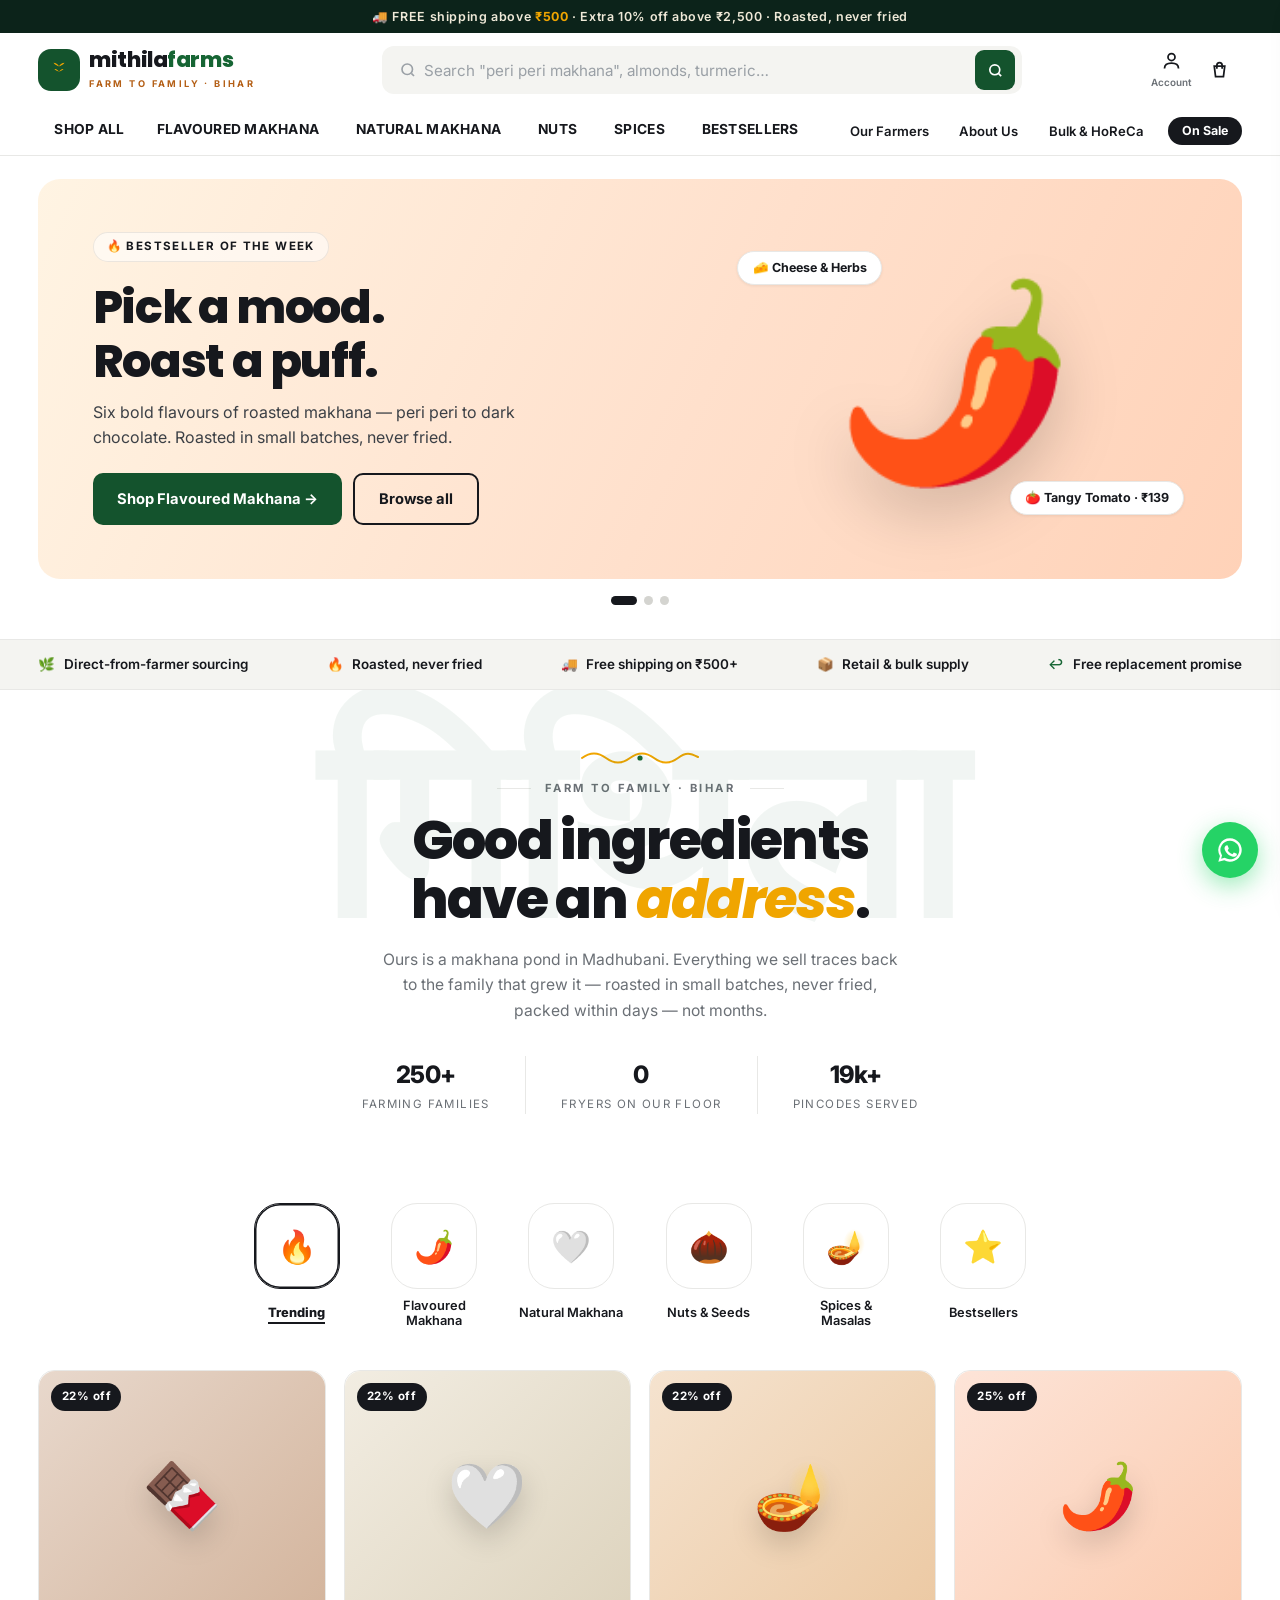
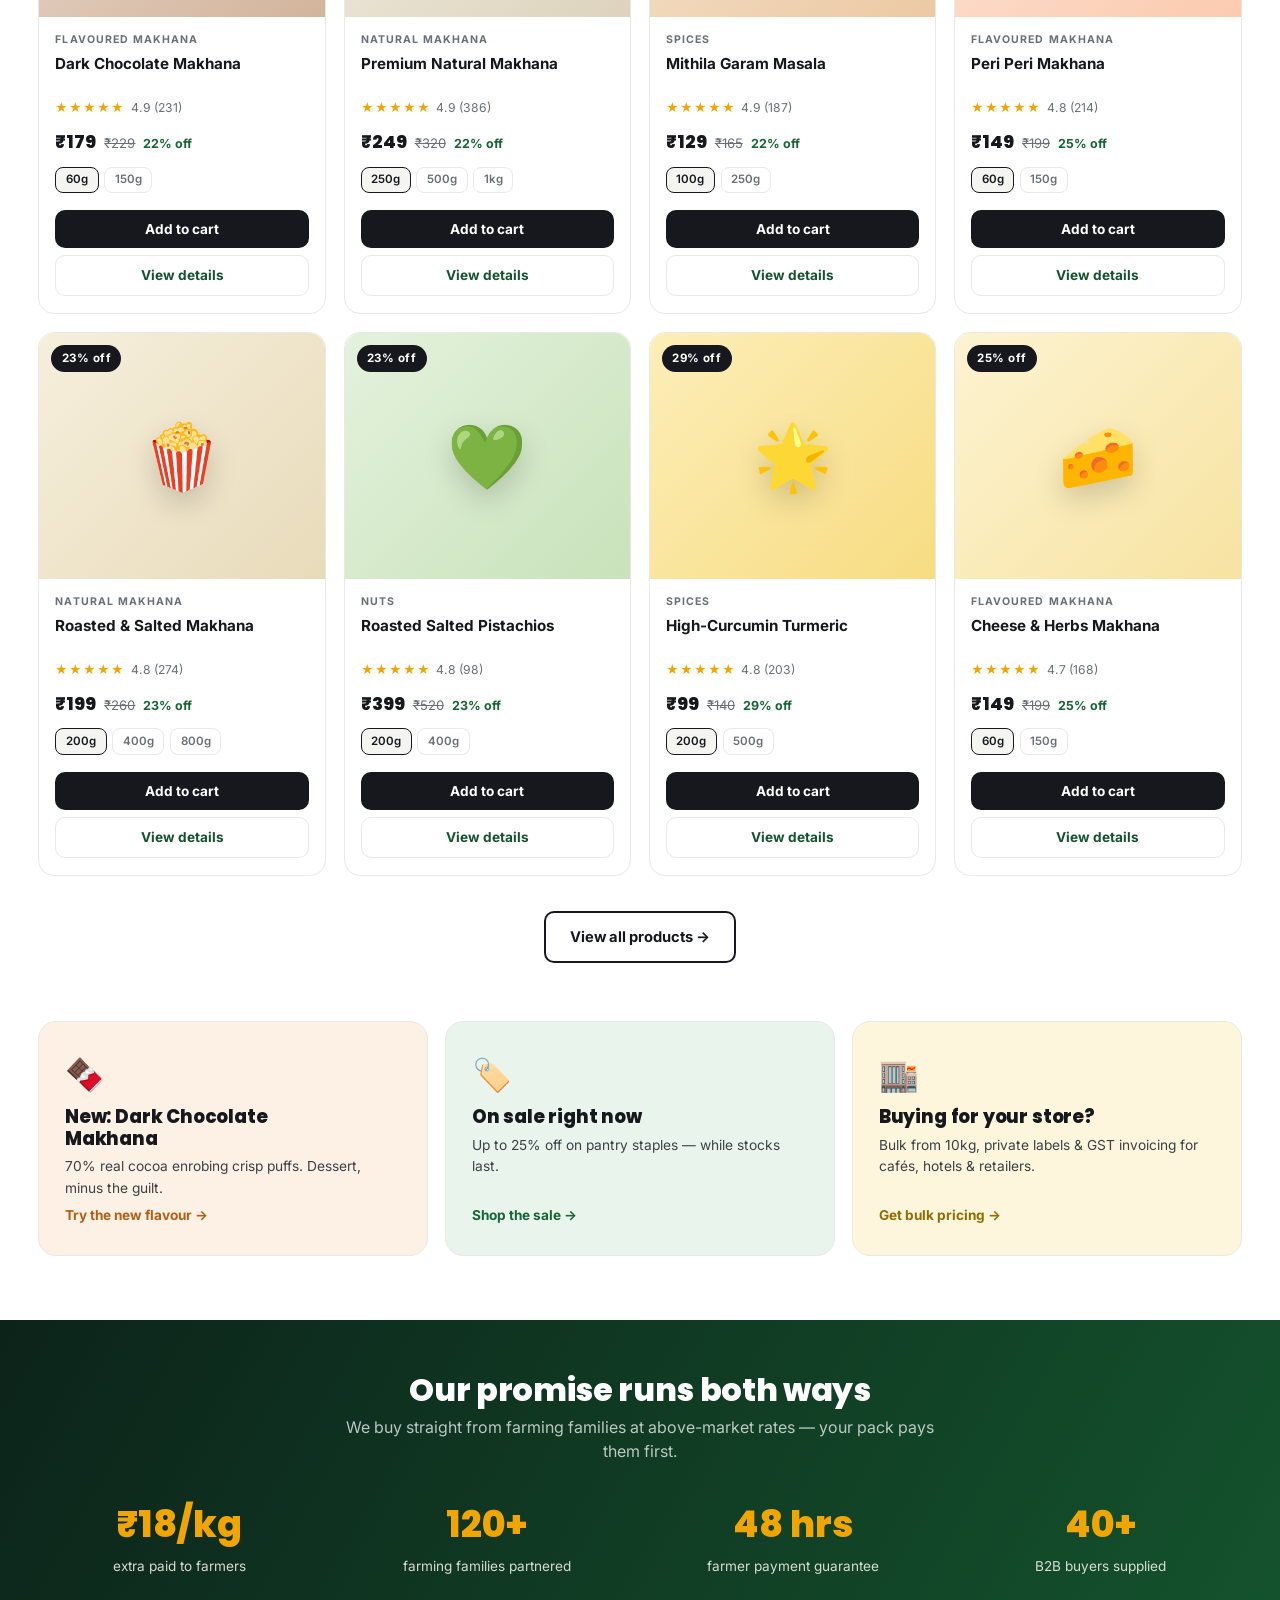
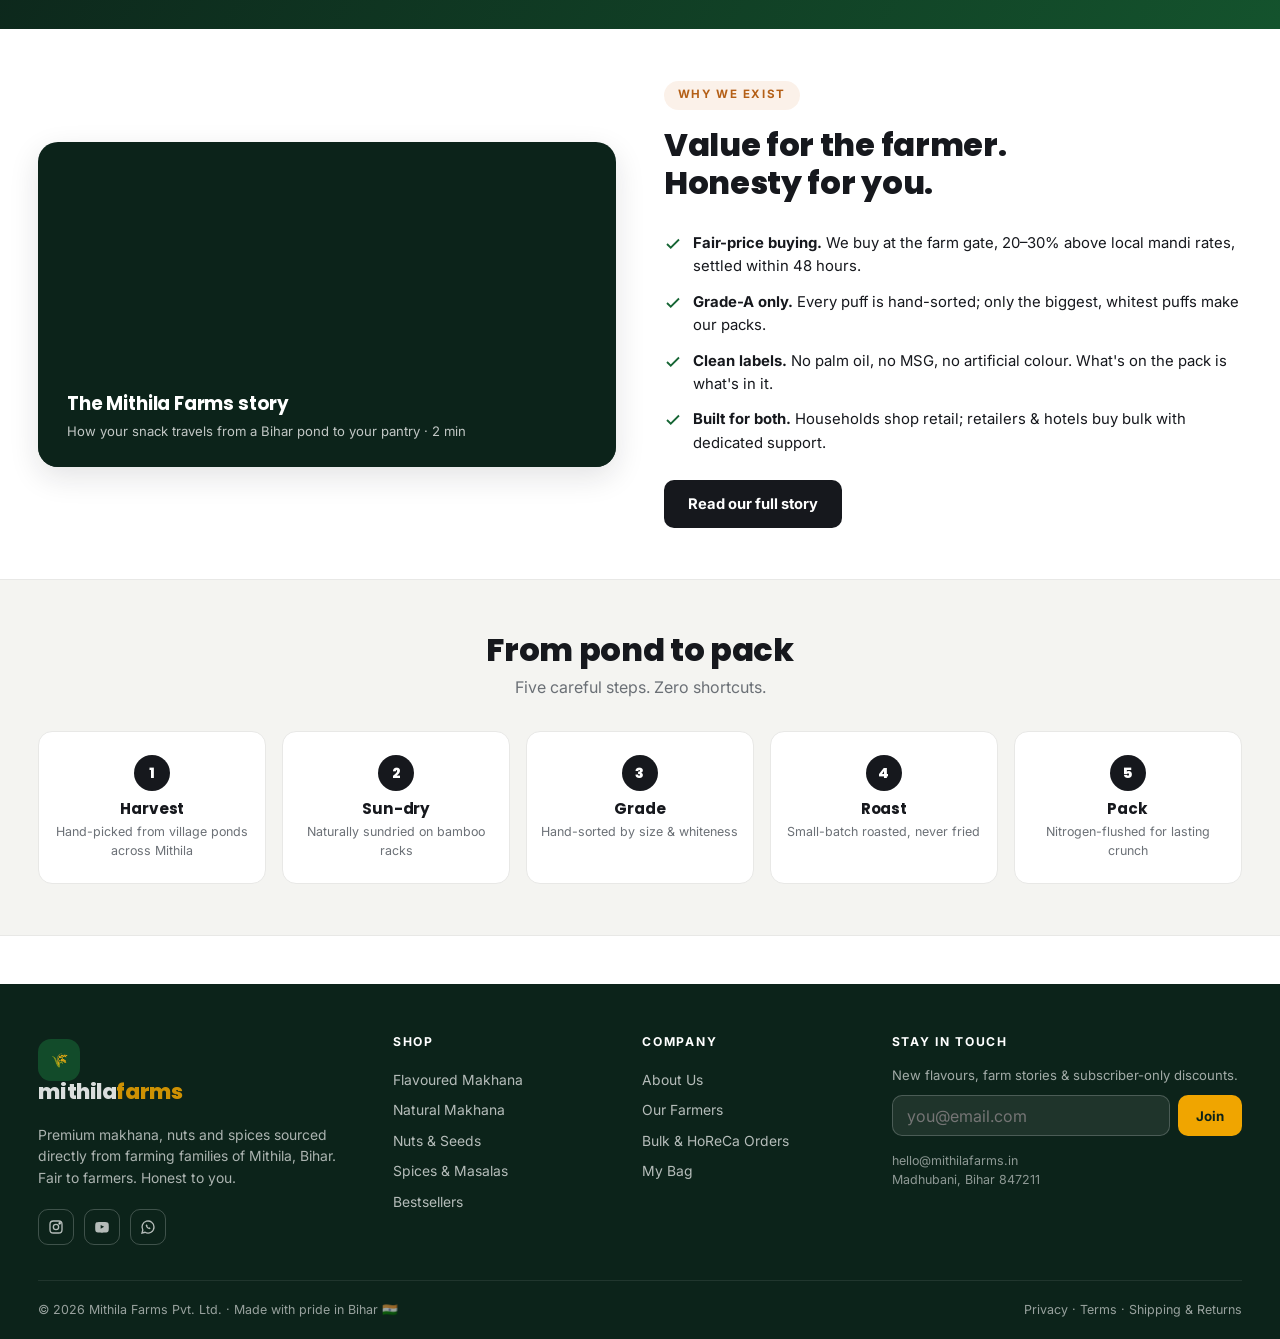
==== index.html @ 6fccfc52 "Add files via upload" ====
<!DOCTYPE html>
<html lang="en">
<head>
  <meta charset="UTF-8" />
  <meta name="viewport" content="width=device-width, initial-scale=1.0" />
  <meta name="referrer" content="strict-origin-when-cross-origin" />
  <title>Mithila Farms — Makhana, Nuts & Spices | Online Food Store</title>
  <meta name="description" content="Shop premium roasted makhana, natural fox nuts, nuts and stone-ground spices sourced directly from farmers of Mithila, Bihar. Free shipping above ₹500." />
  <link rel="preconnect" href="https://fonts.googleapis.com" />
  <link href="https://fonts.googleapis.com/css2?family=Inter:wght@400;600;700;800&display=swap" rel="stylesheet" />
  <link rel="stylesheet" href="css/style.css" />
  <link rel="icon" href="data:image/svg+xml,<svg xmlns='http://www.w3.org/2000/svg' viewBox='0 0 100 100'><text y='.9em' font-size='90'>🌾</text></svg>" />
</head>
<body>

<div id="siteHeader"></div>

<!-- HERO CAROUSEL -->
<section class="hero-carousel">
  <div class="container">
    <div class="carousel-track" id="heroTrack">

      <div class="slide slide-1 on">
        <div class="slide-copy">
          <span class="slide-kicker">🔥 Bestseller of the week</span>
          <h2>Pick a mood.<br/>Roast a puff.</h2>
          <p>Six bold flavours of roasted makhana — peri peri to dark chocolate. Roasted in small batches, never fried.</p>
          <div class="btn-row">
            <a href="shop.html?cat=flavoured" class="btn btn-accent">Shop Flavoured Makhana →</a>
            <a href="shop.html" class="btn btn-outline">Browse all</a>
          </div>
        </div>
        <div class="slide-art">
          <span class="hero-blob">🌶️</span>
          <span class="float-chip chip-a">🧀 Cheese &amp; Herbs</span>
          <span class="float-chip chip-b">🍅 Tangy Tomato · ₹139</span>
        </div>
      </div>

      <div class="slide slide-2">
        <div class="slide-copy">
          <span class="slide-kicker">🌾 Straight from the ponds</span>
          <h2>Grade-A makhana,<br/>hand-graded in Bihar.</h2>
          <p>Big, white, uniformly puffed Sona Chura fox nuts — bought at the farm gate, 20–30% above mandi rates.</p>
          <div class="btn-row">
            <a href="shop.html?cat=natural" class="btn btn-accent">Shop Natural Makhana →</a>
            <a href="farmers.html" class="btn btn-outline">Meet our farmers</a>
          </div>
        </div>
        <div class="slide-art">
          <span class="hero-blob">🤍</span>
          <span class="float-chip chip-a">✋ Hand-graded</span>
          <span class="float-chip chip-b">🌱 120+ farming families</span>
        </div>
      </div>

      <div class="slide slide-3">
        <div class="slide-copy">
          <span class="slide-kicker">🫙 Pantry restock season</span>
          <h2>Nuts &amp; spices,<br/>honestly priced.</h2>
          <p>California almonds, W240 cashews, high-curcumin turmeric and stone-ground masalas — packed at peak freshness.</p>
          <div class="btn-row">
            <a href="shop.html" class="btn btn-accent">Stock up the pantry →</a>
            <a href="b2b.html" class="btn btn-outline">Bulk / B2B pricing</a>
          </div>
        </div>
        <div class="slide-art">
          <span class="hero-blob">🌰</span>
          <span class="float-chip chip-a">⭐ 4.8 avg rating</span>
          <span class="float-chip chip-b">🚚 Free shipping ₹500+</span>
        </div>
      </div>

    </div>
    <div class="dots" id="heroDots">
      <button class="dot on" aria-label="Slide 1"></button>
      <button class="dot" aria-label="Slide 2"></button>
      <button class="dot" aria-label="Slide 3"></button>
    </div>
  </div>
</section>

<section class="usp-strip">
  <div class="container">
    <div class="usp"><span class="usp-e">🌿</span> Direct-from-farmer sourcing</div>
    <div class="usp"><span class="usp-e">🔥</span> Roasted, never fried</div>
    <div class="usp"><span class="usp-e">🚚</span> Free shipping on ₹500+</div>
    <div class="usp"><span class="usp-e">📦</span> Retail &amp; bulk supply</div>
    <div class="usp"><span class="usp-e">↩️</span> Free replacement promise</div>
  </div>
</section>

<!-- WELCOME -->
<section class="welcome-band">
  <div class="container wb-inner">
    <span class="wb-ghost" aria-hidden="true">मिथिला</span>
    <svg class="wb-flourish" width="120" height="14" viewBox="0 0 120 14" fill="none" aria-hidden="true">
      <path d="M2 7c8-6 16-6 24 0s16 6 24 0 16-6 24 0 16 6 24 0 12-5 20-1" stroke="var(--gold)" stroke-width="2" stroke-linecap="round"/>
      <circle cx="60" cy="7" r="2.6" fill="var(--green-700)"/>
    </svg>
    <span class="wb-kicker">Farm to family · Bihar</span>
    <h2>Good ingredients<br/>have an <em>address</em>.</h2>
    <p>Ours is a makhana pond in Madhubani. Everything we sell traces back to the family that grew it &mdash; roasted in small batches, never fried, packed within days &mdash; not months.</p>
    <div class="wb-stats">
      <div><b>250+</b><span>farming families</span></div>
      <div><b>0</b><span>fryers on our floor</span></div>
      <div><b>19k+</b><span>pincodes served</span></div>
    </div>
  </div>
</section>

<!-- CATEGORY CIRCLES + TRENDING GRID -->
<section class="product-section" style="padding-top:1rem">
  <div class="container">
    <div class="circle-tabs" id="circleTabs">
      <button class="circ-tab on" data-mode="trending"><span class="ring">🔥</span><span class="lbl">Trending</span></button>
      <button class="circ-tab" data-mode="cat" data-val="flavoured"><span class="ring">🌶️</span><span class="lbl">Flavoured Makhana</span></button>
      <button class="circ-tab" data-mode="cat" data-val="natural"><span class="ring">🤍</span><span class="lbl">Natural Makhana</span></button>
      <button class="circ-tab" data-mode="cat" data-val="nuts"><span class="ring">🌰</span><span class="lbl">Nuts &amp; Seeds</span></button>
      <button class="circ-tab" data-mode="cat" data-val="spices"><span class="ring">🪔</span><span class="lbl">Spices &amp; Masalas</span></button>
      <button class="circ-tab" data-mode="bestsellers"><span class="ring">⭐</span><span class="lbl">Bestsellers</span></button>
    </div>
    <div class="grid-products" id="trendGrid"></div>
    <div style="text-align:center;margin-top:2.2rem">
      <a href="shop.html" class="btn btn-outline">View all products →</a>
    </div>
  </div>
</section>

<!-- PROMO TILES -->
<section class="product-section" style="padding-top:.6rem">
  <div class="container">
    <div class="promo-grid">
      <a class="promo-tile pt-1" href="shop.html?cat=chocolate" onclick="location.href='product.html?id=chocolate-makhana';return false;">
        <span class="promo-e">🍫</span>
        <h3>New: Dark Chocolate Makhana</h3>
        <p>70% real cocoa enrobing crisp puffs. Dessert, minus the guilt.</p>
        <span class="promo-link">Try the new flavour →</span>
      </a>
      <a class="promo-tile pt-2" href="shop.html?sale=1">
        <span class="promo-e">🏷️</span>
        <h3>On sale right now</h3>
        <p>Up to 25% off on pantry staples — while stocks last.</p>
        <span class="promo-link">Shop the sale →</span>
      </a>
      <a class="promo-tile pt-3" href="b2b.html">
        <span class="promo-e">🏬</span>
        <h3>Buying for your store?</h3>
        <p>Bulk from 10kg, private labels &amp; GST invoicing for cafés, hotels &amp; retailers.</p>
        <span class="promo-link">Get bulk pricing →</span>
      </a>
    </div>
  </div>
</section>

<!-- IMPACT -->
<section class="impact-band">
  <div class="container">
    <div class="section-head">
      <h2 class="section-title">Our promise runs both ways</h2>
      <p class="section-sub">We buy straight from farming families at above-market rates — your pack pays them first.</p>
    </div>
    <div class="impact-grid">
      <div><b>₹18/kg</b><span>extra paid to farmers</span></div>
      <div><b>120+</b><span>farming families partnered</span></div>
      <div><b>48 hrs</b><span>farmer payment guarantee</span></div>
      <div><b>40+</b><span>B2B buyers supplied</span></div>
    </div>
  </div>
</section>

<!-- STORY -->
<div class="container story-split">
  <div class="art-panel video-frame yt-frame">
    <iframe
      src="https://www.youtube-nocookie.com/embed/sWd6fNVZ20o?autoplay=1&mute=1&controls=0&loop=1&playlist=sWd6fNVZ20o&modestbranding=1&rel=0&playsinline=1&disablekb=1&iv_load_policy=3&fs=0"
      title="The Mithila Farms story"
      loading="lazy"
      frameborder="0"
      referrerpolicy="strict-origin-when-cross-origin"
      allow="autoplay; encrypted-media"></iframe>
    <div class="video-overlay yt-overlay">
      <div>
        <h3>The Mithila Farms story</h3>
        <p>How your snack travels from a Bihar pond to your pantry · 2 min</p>
      </div>
    </div>
  </div>
  <div>
    <span class="eyebrow">Why we exist</span>
    <h2 class="section-title">Value for the farmer.<br/>Honesty for you.</h2>
    <br/>
    <ul class="check-list">
      <li><svg width="18" height="18" viewBox="0 0 24 24" fill="none" stroke="currentColor" stroke-width="2.4"><path d="M20 6 9 17l-5-5"/></svg><span><b>Fair-price buying.</b> We buy at the farm gate, 20–30% above local mandi rates, settled within 48 hours.</span></li>
      <li><svg width="18" height="18" viewBox="0 0 24 24" fill="none" stroke="currentColor" stroke-width="2.4"><path d="M20 6 9 17l-5-5"/></svg><span><b>Grade-A only.</b> Every puff is hand-sorted; only the biggest, whitest puffs make our packs.</span></li>
      <li><svg width="18" height="18" viewBox="0 0 24 24" fill="none" stroke="currentColor" stroke-width="2.4"><path d="M20 6 9 17l-5-5"/></svg><span><b>Clean labels.</b> No palm oil, no MSG, no artificial colour. What's on the pack is what's in it.</span></li>
      <li><svg width="18" height="18" viewBox="0 0 24 24" fill="none" stroke="currentColor" stroke-width="2.4"><path d="M20 6 9 17l-5-5"/></svg><span><b>Built for both.</b> Households shop retail; retailers &amp; hotels buy bulk with dedicated support.</span></li>
    </ul>
    <a href="about.html" class="btn btn-primary" style="margin-top:.8rem">Read our full story</a>
  </div>
</div>

<!-- PROCESS -->
<section class="process-band">
  <div class="container">
    <div class="section-head" style="text-align:center">
      <h2 class="section-title">From pond to pack</h2>
      <p class="section-sub" style="margin-inline:auto;text-align:center">Five careful steps. Zero shortcuts.</p>
    </div>
    <div class="steps">
      <div class="step"><div class="n">1</div><h4>Harvest</h4><p>Hand-picked from village ponds across Mithila</p></div>
      <div class="step"><div class="n">2</div><h4>Sun-dry</h4><p>Naturally sundried on bamboo racks</p></div>
      <div class="step"><div class="n">3</div><h4>Grade</h4><p>Hand-sorted by size &amp; whiteness</p></div>
      <div class="step"><div class="n">4</div><h4>Roast</h4><p>Small-batch roasted, never fried</p></div>
      <div class="step"><div class="n">5</div><h4>Pack</h4><p>Nitrogen-flushed for lasting crunch</p></div>
    </div>
  </div>
</section>

<div id="siteFooter"></div>

<script src="js/data.js"></script>
<script src="js/layout.js"></script>
<script src="js/main.js"></script>
<script src="js/cart-ui.js"></script>
<script>
document.addEventListener("DOMContentLoaded", () => {
  const track = $$("#heroTrack .slide");
  const dots = $$("#heroDots .dot");
  let cur = 0, timer;
  const go = (i) => {
    cur = (i + track.length) % track.length;
    track.forEach((s, k) => s.classList.toggle("on", k === cur));
    dots.forEach((d, k) => d.classList.toggle("on", k === cur));
  };
  const auto = () => { clearInterval(timer); timer = setInterval(() => go(cur + 1), 5000); };
  dots.forEach((d, i) => d.addEventListener("click", () => { go(i); auto(); }));
  auto();

  const grid = $("#trendGrid");
  const renderTab = (tab) => {
    $$(".circ-tab").forEach((t) => t.classList.remove("on"));
    tab.classList.add("on");
    let list;
    if (tab.dataset.mode === "cat") list = PRODUCTS.filter((p) => p.cat === tab.dataset.val);
    else if (tab.dataset.mode === "bestsellers") list = [...PRODUCTS].sort((a, b) => b.reviews - a.reviews).slice(0, 8);
    else list = [...PRODUCTS].sort((a, b) => b.rating - a.rating).slice(0, 8);
    grid.innerHTML = list.map(cardHTML).join("");
  };
  $$(".circ-tab").forEach((t) => t.addEventListener("click", () => renderTab(t)));
  renderTab($(".circ-tab.on"));
});
</script>
</body>
</html>
---- css/style.css ----
:root {
  --ink: #16181d;
  --muted: #6b7076;
  --line: #e8e8e6;
  --soft: #f4f4f1;
  --cream: #fbf7ef;
  --white: #ffffff;
  --green-950: #0c231a;
  --green-900: #123524;
  --green-800: #14532d;
  --green-700: #166534;
  --green-100: #dcf2e3;
  --gold: #f0a500;
  --terra: #d97b29;
  --terra-dark: #b45f16;
  --danger: #c0392b;
  --wa: #25d366;
  --radius: 14px;
  --shadow-sm: 0 1px 3px rgba(22, 24, 29, 0.07);
  --shadow-md: 0 10px 30px rgba(22, 24, 29, 0.12);
  --font-display: "Poppins", "Inter", system-ui, sans-serif;
  --font-body: "Inter", system-ui, -apple-system, sans-serif;
}

* { margin: 0; padding: 0; box-sizing: border-box; }
html { scroll-behavior: smooth; }

body {
  font-family: var(--font-body);
  background: var(--white);
  color: var(--ink);
  line-height: 1.55;
  -webkit-font-smoothing: antialiased;
}

img, svg { max-width: 100%; display: block; }
a { color: inherit; text-decoration: none; }
ul { list-style: none; }
button { font-family: inherit; cursor: pointer; border: none; background: none; }
input, select, textarea { font-family: inherit; font-size: 1rem; }

.container { width: min(1240px, 94%); margin-inline: auto; }

h1, h2, h3, h4, .display { font-family: var(--font-display); color: var(--ink); line-height: 1.18; letter-spacing: -0.01em; }

.section-title { font-size: clamp(1.45rem, 2.6vw, 2rem); font-weight: 800; margin-bottom: 0.35rem; }
.section-sub { color: var(--muted); max-width: 62ch; margin-bottom: 2rem; }
.section-head { margin-bottom: 2rem; }

.eyebrow {
  display: inline-flex; align-items: center; gap: 0.5rem;
  text-transform: uppercase; letter-spacing: 0.14em; font-size: 0.72rem;
  font-weight: 700; color: var(--terra-dark);
  background: rgba(217, 123, 41, 0.1);
  padding: 0.35rem 0.85rem; border-radius: 999px; margin-bottom: 1rem;
}

.btn {
  display: inline-flex; align-items: center; justify-content: center; gap: 0.5rem;
  padding: 0.78rem 1.5rem; border-radius: 10px; font-weight: 700; font-size: 0.92rem;
  transition: transform 0.15s ease, box-shadow 0.15s ease, background 0.15s ease, color 0.15s ease;
}
.btn:hover { transform: translateY(-2px); }
.btn-primary { background: var(--ink); color: var(--white); }
.btn-primary:hover { background: #000; }
.btn-accent { background: var(--green-800); color: var(--white); }
.btn-accent:hover { background: var(--green-900); }
.btn-outline { border: 2px solid var(--ink); color: var(--ink); background: transparent; }
.btn-outline:hover { background: var(--ink); color: var(--white); }
.btn-ghost { color: var(--ink); padding: 0.5rem 0.75rem; }
.btn-block { width: 100%; }
.btn[disabled] { opacity: 0.55; cursor: not-allowed; transform: none; }

.badge, .off-pill {
  position: absolute; top: 12px; left: 12px; z-index: 2;
  background: var(--ink); color: var(--white);
  font-size: 0.72rem; font-weight: 700; letter-spacing: 0.04em;
  padding: 0.3rem 0.65rem; border-radius: 999px;
  display: inline-flex; align-items: center; gap: 0.3rem;
}
.badge.soon { background: #9aa0a6; }

/* ---------- HEADER ---------- */
.site-header { position: sticky; top: 0; z-index: 60; background: var(--white); box-shadow: 0 1px 0 var(--line); }

.topbar {
  background: var(--green-950); color: #efe9d8; text-align: center;
  font-size: 0.78rem; font-weight: 600; padding: 0.42rem 1rem; letter-spacing: 0.05em;
}
.topbar b { color: var(--gold); }

.mainbar { padding: 0.85rem 0 0.75rem; }
.mainbar-inner { display: flex; align-items: center; gap: 1.2rem; }

.logo { display: flex; align-items: center; gap: 0.55rem; flex-shrink: 0; }
.logo-mark {
  width: 42px; height: 42px; border-radius: 13px; flex-shrink: 0;
  background: var(--green-800); color: var(--gold);
  display: grid; place-items: center;
}
.logo-text { font-family: var(--font-display); font-weight: 800; font-size: 1.32rem; line-height: 1; color: var(--ink); letter-spacing: -0.02em; }
.logo-text em { font-style: normal; color: var(--green-700); }
.logo-sub { display: block; font-family: var(--font-body); font-size: 0.58rem; font-weight: 700; letter-spacing: 0.26em; text-transform: uppercase; color: var(--terra-dark); margin-top: 3px; }

.search-wrap { flex: 1; max-width: 640px; margin-inline: auto; }
.search-bar {
  display: flex; align-items: center; gap: 0.4rem;
  background: var(--soft); border: 1.5px solid transparent; border-radius: 12px;
  padding: 0 0.4rem 0 1rem; height: 48px; transition: border-color 0.15s ease, background 0.15s ease;
}
.search-bar:focus-within { border-color: var(--green-700); background: var(--white); }
.search-bar input { flex: 1; border: none; outline: none; background: transparent; font-size: 0.95rem; color: var(--ink); }
.search-bar input::placeholder { color: #9aa0a6; }
.search-btn {
  width: 40px; height: 40px; border-radius: 9px; flex-shrink: 0;
  background: var(--green-800); color: var(--white); display: grid; place-items: center;
  transition: background 0.15s ease;
}
.search-btn:hover { background: var(--green-900); }
.search-hint { font-size: 0.72rem; color: var(--muted); margin-top: 0.35rem; padding-left: 0.4rem; }
.search-hint a { font-weight: 600; color: var(--terra-dark); }
.search-hint a:hover { text-decoration: underline; }

.main-actions { display: flex; align-items: center; gap: 0.25rem; flex-shrink: 0; }
.icon-btn {
  position: relative; width: 44px; height: 44px; border-radius: 11px;
  display: grid; place-items: center; color: var(--ink);
  transition: background 0.15s ease;
}
.icon-btn:hover { background: var(--soft); }
.action-label { display: block; font-size: 0.62rem; font-weight: 600; color: var(--muted); margin-top: 1px; }
.cart-count {
  position: absolute; top: 3px; right: 3px;
  background: var(--terra); color: var(--white);
  font-size: 0.64rem; font-weight: 800; min-width: 17px; height: 17px;
  border-radius: 999px; display: grid; place-items: center; padding: 0 4px;
}

/* primary nav */
.sale-pill { background: var(--ink); color: var(--white); padding: 0.28rem 0.85rem; border-radius: 999px; font-size: 0.78rem; font-weight: 700; transition: background 0.15s ease; align-self: center; margin-left: 0.6rem; white-space: nowrap; }
.sale-pill:hover { background: var(--terra-dark); }

/* category bar */
.catbar { border-bottom: 1px solid var(--line); background: var(--white); }
.catbar-inner { display: flex; align-items: stretch; }
.nav-spacer { flex: 1 1 auto; min-width: 1.25rem; }
.cat-link {
  display: inline-flex; align-items: center; padding: 0 0.95rem;
  font-size: 0.82rem; font-weight: 600; color: var(--ink);
  white-space: nowrap; position: relative;
}
.cat-link::after { content: ""; position: absolute; left: 0.95rem; right: 0.95rem; bottom: 11px; height: 2px; background: var(--ink); transform: scaleX(0); transition: transform 0.18s ease; }
.cat-link:hover::after, .cat-link.active::after { transform: scaleX(1); }
.cat-link.active { color: var(--green-700); }
@media (max-width: 1180px) {
  .cat-item > a { padding: 0.8rem 0.65rem; font-size: 0.78rem; }
  .cat-link { padding: 0 0.6rem; font-size: 0.76rem; }
  .cat-link::after { left: 0.6rem; right: 0.6rem; }
  .sale-pill { margin-left: 0.35rem; }
}
.cat-item > a {
  display: flex; align-items: center; gap: 0.3rem;
  padding: 0.8rem 1rem; font-size: 0.86rem; font-weight: 700; color: var(--ink);
  text-transform: uppercase; letter-spacing: 0.02em; white-space: nowrap;
  border-bottom: 2.5px solid transparent; transition: color 0.15s ease, border-color 0.15s ease;
}
.cat-item > a:hover, .cat-item.on > a { color: var(--green-700); border-bottom-color: var(--green-700); }
.cat-item { position: relative; }
.cat-drop {
  position: absolute; top: 100%; left: 50%; transform: translate(-50%, 8px);
  min-width: 240px; background: var(--white); border: 1px solid var(--line);
  border-radius: 14px; box-shadow: var(--shadow-md); padding: 0.5rem;
  opacity: 0; visibility: hidden; transition: all 0.18s ease; z-index: 70;
}
.cat-item:hover .cat-drop, .cat-item:focus-within .cat-drop { opacity: 1; visibility: visible; transform: translate(-50%, 4px); }
.cat-drop a {
  display: flex; align-items: center; gap: 0.6rem; padding: 0.55rem 0.7rem;
  border-radius: 9px; font-size: 0.86rem; font-weight: 600; color: var(--ink);
}
.cat-drop a:hover { background: var(--soft); color: var(--green-700); }
.cat-drop .drop-head { font-size: 0.68rem; text-transform: uppercase; letter-spacing: 0.12em; color: var(--muted); font-weight: 700; padding: 0.5rem 0.7rem 0.25rem; }
.drop-art { width: 34px; height: 34px; border-radius: 9px; display: grid; place-items: center; font-size: 1.05rem; flex-shrink: 0; }

.burger { display: none; }

.mobile-menu { display: none; }

/* ---------- HERO CAROUSEL ---------- */
.hero-carousel { padding: 1.4rem 0 0.5rem; }
.carousel-track { position: relative; border-radius: 22px; overflow: hidden; }
.slide { display: none; min-height: 400px; }
.slide.on { display: grid; grid-template-columns: 1.1fr 1fr; align-items: center; animation: fadeSlide 0.5s ease; }
@keyframes fadeSlide { from { opacity: 0; transform: scale(1.015); } to { opacity: 1; transform: scale(1); } }
.slide-copy { padding: 3rem 3.4rem; }
.slide-kicker { display: inline-flex; align-items: center; gap: 0.4rem; background: rgba(255,255,255,0.55); border: 1px solid rgba(0,0,0,0.08); color: var(--ink); font-size: 0.72rem; font-weight: 700; text-transform: uppercase; letter-spacing: 0.12em; padding: 0.32rem 0.8rem; border-radius: 999px; margin-bottom: 1.1rem; }
.slide h2 { font-size: clamp(1.9rem, 3.6vw, 3rem); font-weight: 800; letter-spacing: -0.03em; margin-bottom: 0.7rem; }
.slide p { font-size: 1rem; color: #3c4046; max-width: 44ch; margin-bottom: 1.5rem; }
.slide .btn-row { display: flex; gap: 0.7rem; flex-wrap: wrap; }
.slide-art { position: relative; align-self: stretch; display: grid; place-items: center; overflow: hidden; }
.hero-blob { font-size: clamp(7rem, 15vw, 12rem); filter: drop-shadow(0 24px 30px rgba(0,0,0,0.18)); animation: bob 4s ease-in-out infinite; }
@keyframes bob { 50% { transform: translateY(-12px) rotate(3deg); } }
.float-chip {
  position: absolute; background: var(--white); border: 1px solid var(--line);
  border-radius: 999px; padding: 0.4rem 0.9rem; font-size: 0.78rem; font-weight: 700;
  box-shadow: var(--shadow-sm); display: flex; gap: 0.4rem; align-items: center;
  animation: bob 5s ease-in-out infinite;
}
.chip-a { top: 18%; left: 12%; }
.chip-b { bottom: 16%; right: 10%; animation-delay: 1.2s; }
.slide-1 { background: linear-gradient(115deg, #fff4e3 0%, #ffe0cc 55%, #ffd2b8 100%); }
.slide-2 { background: linear-gradient(115deg, #eaf6ee 0%, #d8eedd 55%, #c8e6cf 100%); }
.slide-3 { background: linear-gradient(115deg, #fdf6e3 0%, #f9ecc8 55%, #f5e3ad 100%); }

.dots { display: flex; justify-content: center; gap: 0.45rem; padding: 1.1rem 0 0; }
.dot { width: 9px; height: 9px; border-radius: 999px; background: #d4d4d0; transition: all 0.25s ease; }
.dot.on { width: 26px; background: var(--ink); }

/* ---------- USP STRIP ---------- */
.usp-strip { background: var(--soft); border-block: 1px solid var(--line); padding: 0.9rem 0; margin-top: 1.6rem; }
.usp-strip .container { display: flex; justify-content: space-between; gap: 1rem; flex-wrap: wrap; }
.usp { display: flex; align-items: center; gap: 0.55rem; font-size: 0.84rem; font-weight: 600; }
.usp svg, .usp .usp-e { color: var(--green-700); flex-shrink: 0; }

/* ---------- CATEGORY CIRCLES ---------- */
/* welcome band */
.welcome-band { position: relative; text-align: center; padding: 3.8rem 0 2.6rem; overflow: hidden; }
.wb-inner { position: relative; display: flex; flex-direction: column; align-items: center; }
.wb-ghost {
  position: absolute; top: -3.4rem; left: 50%; transform: translateX(-50%);
  font-size: clamp(7.5rem, 20vw, 16rem); font-weight: 800; line-height: 1;
  color: var(--green-700); opacity: 0.055; white-space: nowrap;
  pointer-events: none; user-select: none;
}
.wb-flourish { margin-bottom: 0.9rem; }
.wb-kicker {
  display: inline-flex; align-items: center; gap: 0.9rem;
  font-size: 0.7rem; font-weight: 700; text-transform: uppercase;
  letter-spacing: 0.22em; color: var(--muted);
}
.wb-kicker::before, .wb-kicker::after { content: ""; width: 34px; height: 1px; background: var(--line); }
.welcome-band h2 { position: relative; font-size: clamp(2rem, 4.6vw, 3.4rem); font-weight: 800; letter-spacing: -0.03em; line-height: 1.08; margin-top: 0.9rem; }
.welcome-band h2 em { font-style: italic; color: var(--gold); }
.welcome-band p { color: var(--muted); max-width: 52ch; margin: 1.1rem auto 0; font-size: 0.98rem; line-height: 1.65; }
.wb-stats { display: flex; flex-wrap: wrap; justify-content: center; gap: 0; margin-top: 2rem; }
.wb-stats > div { display: flex; flex-direction: column; padding: 0 2.2rem; border-left: 1px solid var(--line); }
.wb-stats > div:first-child { border-left: none; }
.wb-stats b { font-size: 1.5rem; font-weight: 800; letter-spacing: -0.02em; color: var(--ink); }
.wb-stats span { font-size: 0.72rem; text-transform: uppercase; letter-spacing: 0.12em; color: var(--muted); margin-top: 0.15rem; }

.circle-tabs { display: flex; justify-content: center; gap: clamp(0.9rem, 2.6vw, 2.2rem); flex-wrap: wrap; padding: 2rem 0 2.4rem; }
.circ-tab { display: grid; justify-items: center; gap: 0.55rem; width: 104px; cursor: pointer; background: none; }
.circ-tab .ring {
  width: 86px; height: 86px; border-radius: 26px; background: var(--white);
  border: 1.5px solid var(--line); display: grid; place-items: center; font-size: 2rem;
  transition: all 0.18s ease;
}
.circ-tab span.lbl { font-size: 0.8rem; font-weight: 600; color: var(--ink); border-bottom: 2px solid transparent; padding-bottom: 2px; transition: all 0.15s ease; }
.circ-tab:hover .ring { border-color: var(--green-700); transform: translateY(-4px); box-shadow: var(--shadow-sm); }
.circ-tab.on .ring { border-color: var(--ink); box-shadow: inset 0 0 0 1.5px var(--ink); }
.circ-tab.on span.lbl { font-weight: 800; border-bottom-color: var(--ink); }

/* ---------- PRODUCT GRID ---------- */
.product-section { padding: 1.6rem 0 3rem; }
.grid-products { display: grid; grid-template-columns: repeat(auto-fill, minmax(232px, 1fr)); gap: 1.1rem; }

.card {
  position: relative; background: var(--white); border-radius: 16px;
  border: 1px solid var(--line); display: flex; flex-direction: column;
  transition: transform 0.18s ease, box-shadow 0.18s ease;
}
.card:hover { transform: translateY(-4px); box-shadow: var(--shadow-md); }
.card-media { position: relative; aspect-ratio: 1 / 0.86; display: grid; place-items: center; border-radius: 16px 16px 0 0; overflow: hidden; }
.card-wish {
  position: absolute; top: 12px; right: 12px; z-index: 2;
  width: 34px; height: 34px; border-radius: 50%; background: var(--white);
  border: 1px solid var(--line); display: grid; place-items: center; color: var(--muted);
  opacity: 0; transition: opacity 0.15s ease, color 0.15s ease;
}
.card:hover .card-wish { opacity: 1; }
.card-wish:hover { color: var(--danger); }
.card-art { font-size: 4rem; filter: drop-shadow(0 12px 14px rgba(0, 0, 0, 0.16)); transition: transform 0.2s ease; }
.card:hover .card-art { transform: scale(1.08) rotate(-3deg); }
.card-body { padding: 0.95rem 1rem 1.1rem; display: flex; flex-direction: column; gap: 0.35rem; flex: 1; }
.card-cat { font-size: 0.66rem; text-transform: uppercase; letter-spacing: 0.1em; color: var(--muted); font-weight: 700; }
.card-title {
  font-size: 0.95rem; font-weight: 700; line-height: 1.35; color: var(--ink);
  display: -webkit-box; -webkit-line-clamp: 2; -webkit-box-orient: vertical; overflow: hidden;
  min-height: 2.6em;
}
.rating { display: inline-flex; align-items: center; gap: 0.35rem; font-size: 0.76rem; color: var(--muted); }
.stars { color: var(--gold); letter-spacing: 1px; }
.price-row { display: flex; align-items: baseline; gap: 0.5rem; margin-top: auto; padding-top: 0.3rem; }
.price { font-weight: 800; font-size: 1.12rem; font-family: var(--font-display); color: var(--ink); }
.mrp { text-decoration: line-through; color: var(--muted); font-size: 0.82rem; }
.off { color: var(--green-700); font-size: 0.78rem; font-weight: 700; }
.card-actions { margin-top: 0.7rem; }
.btn-add {
  width: 100%; background: var(--ink); color: var(--white); border-radius: 10px;
  padding: 0.68rem 0.4rem; font-weight: 700; font-size: 0.85rem;
  display: flex; align-items: center; justify-content: center; gap: 0.45rem;
  transition: background 0.15s ease;
}
.btn-add:hover { background: var(--green-800); }
.swatch-row { display: flex; gap: 0.35rem; margin-top: 0.3rem; flex-wrap: wrap; }
.swatch {
  border: 1.5px solid var(--line); border-radius: 8px; padding: 0.22rem 0.6rem;
  font-size: 0.72rem; font-weight: 600; color: var(--muted); background: var(--white);
}
.swatch.on { border-color: var(--ink); color: var(--ink); background: var(--soft); }
.btn-view {
  width: 100%; margin-top: 0.45rem; border-radius: 10px; padding: 0.55rem 0.4rem;
  font-weight: 700; font-size: 0.85rem; color: var(--green-800);
  border: 1.5px solid var(--line); background: var(--white);
  display: flex; align-items: center; justify-content: center; gap: 0.4rem;
  transition: border-color 0.15s ease, background 0.15s ease;
}
.btn-view:hover { border-color: var(--green-700); background: var(--green-100); }

/* ---------- PROMO TILES ---------- */
.promo-grid { display: grid; grid-template-columns: repeat(3, 1fr); gap: 1.1rem; }
.promo-tile { border-radius: 18px; padding: 1.8rem 1.6rem; display: flex; flex-direction: column; gap: 0.4rem; border: 1px solid var(--line); transition: transform 0.18s ease, box-shadow 0.18s ease; }
.promo-tile:hover { transform: translateY(-4px); box-shadow: var(--shadow-md); }
.promo-tile h3 { font-size: 1.15rem; font-weight: 800; max-width: 22ch; }
.promo-tile p { font-size: 0.86rem; color: #3c4046; }
.promo-link { font-size: 0.85rem; font-weight: 700; margin-top: auto; display: inline-flex; gap: 0.35rem; }
.promo-link:hover { text-decoration: underline; }
.promo-e { font-size: 2rem; }
.pt-1 { background: #fdf0e4; } .pt-1 .promo-link { color: var(--terra-dark); }
.pt-2 { background: #e9f5ec; } .pt-2 .promo-link { color: var(--green-700); }
.pt-3 { background: #fdf6dd; } .pt-3 .promo-link { color: #946c00; }

/* ---------- IMPACT BAND ---------- */
.impact-band { background: linear-gradient(120deg, var(--green-950), var(--green-800)); color: var(--cream); padding: 3.2rem 0; margin-top: 1rem; }
.impact-band .section-title { color: var(--white); }
.impact-band .section-sub { color: rgba(255,255,255,0.72); margin-inline: auto; text-align: center; }
.impact-band .section-head { text-align: center; }
.impact-grid { display: grid; grid-template-columns: repeat(4, 1fr); gap: 1.5rem; text-align: center; margin-top: 1.6rem; }
.impact-grid b { font-family: var(--font-display); font-size: clamp(1.6rem, 3vw, 2.3rem); color: var(--gold); display: block; font-weight: 800; }
.impact-grid span { font-size: 0.85rem; opacity: 0.85; }

/* ---------- STORY / CHECKS / VIDEO ---------- */
.story-split { display: grid; grid-template-columns: 1fr 1fr; gap: 3rem; align-items: center; padding: 3.2rem 0; }
.art-panel { border-radius: 20px; overflow: hidden; box-shadow: var(--shadow-md); }
.check-list li { display: flex; gap: 0.7rem; margin-bottom: 0.8rem; font-size: 0.93rem; color: var(--ink); }
.check-list svg { flex-shrink: 0; margin-top: 3px; color: var(--green-700); }

.tabs { display: flex; gap: 0.4rem; flex-wrap: wrap; justify-content: center; margin-bottom: 2rem; }
.tab-btn {
  padding: 0.55rem 1.2rem; border-radius: 999px; font-weight: 600; font-size: 0.87rem;
  border: 1.5px solid var(--line); color: var(--muted); background: var(--white);
  transition: all 0.15s ease;
}
.tab-btn.on { background: var(--ink); border-color: var(--ink); color: var(--white); }
.tab-panel { display: none; }
.tab-panel.on { display: block; animation: fadeSlide 0.3s ease; }

.video-frame { position: relative; border-radius: 20px; overflow: hidden; aspect-ratio: 16/9; background: var(--green-950); box-shadow: var(--shadow-md); }
.video-frame video, .video-frame iframe { width: 100%; height: 100%; object-fit: cover; border: 0; }
.video-overlay {
  position: absolute; inset: 0; display: grid; place-items: center; text-align: center;
  background: radial-gradient(circle at 30% 20%, rgba(22, 101, 52, 0.35), rgba(12, 35, 26, 0.92));
  cursor: pointer; padding: 2rem;
}
.video-overlay .play { width: 80px; height: 80px; border-radius: 50%; background: var(--gold); color: var(--green-950); display: grid; place-items: center; margin: 0 auto 1rem; animation: pulse 2s ease infinite; }
@keyframes pulse { 50% { opacity: 0.6; } }
.video-overlay h3 { color: var(--white); font-size: 1.4rem; }
.video-overlay p { color: rgba(255,255,255,0.75); font-size: 0.9rem; margin-top: 0.4rem; }

/* autoplaying story video */
.yt-frame iframe { position: absolute; inset: 0; pointer-events: none; }
.yt-overlay {
  display: flex; align-items: flex-end; text-align: left;
  background: linear-gradient(to top, rgba(12,35,26,0.85), rgba(12,35,26,0.25) 45%, transparent);
  cursor: default; pointer-events: none; padding: 1.6rem 1.8rem;
}
.yt-overlay h3 { font-size: 1.15rem; }
.yt-overlay p { font-size: 0.82rem; }

/* ---------- PAGE HERO ---------- */
.page-hero { background: var(--cream); border-bottom: 1px solid var(--line); padding: 2.8rem 0 2.2rem; text-align: center; }
.page-hero h1 { font-size: clamp(1.9rem, 3.6vw, 2.7rem); font-weight: 800; margin-bottom: 0.5rem; }
.page-hero p { color: var(--muted); max-width: 62ch; margin-inline: auto; }

/* ---------- SHOP LAYOUT ---------- */
.shop-layout { display: grid; grid-template-columns: 250px 1fr; gap: 2rem; padding: 2.4rem 0 4rem; align-items: start; }
.filters { background: var(--white); border: 1px solid var(--line); border-radius: 14px; padding: 1.3rem; position: sticky; top: 170px; }
.filters h4 { font-family: var(--font-body); font-size: 0.74rem; text-transform: uppercase; letter-spacing: 0.1em; color: var(--muted); margin: 1.2rem 0 0.6rem; }
.filters h4:first-child { margin-top: 0; }
.filter-opt { display: flex; align-items: center; gap: 0.55rem; padding: 0.32rem 0; font-size: 0.88rem; cursor: pointer; color: var(--ink); }
.filter-opt input { accent-color: var(--green-700); width: 15px; height: 15px; }
.filter-opt .cnt { margin-left: auto; font-size: 0.74rem; color: var(--muted); }
.shop-toolbar { display: flex; align-items: center; justify-content: space-between; gap: 1rem; margin-bottom: 1.4rem; flex-wrap: wrap; }
.result-count { font-size: 0.88rem; color: var(--muted); }
.sort-select { padding: 0.55rem 0.9rem; border-radius: 10px; border: 1.5px solid var(--line); background: var(--white); font-weight: 600; font-size: 0.86rem; color: var(--ink); }
.no-results { text-align: center; color: var(--muted); padding: 4rem 1rem; }

/* ---------- PRODUCT DETAIL ---------- */
.detail-layout { display: grid; grid-template-columns: 1.05fr 1fr; gap: 3rem; padding: 2.6rem 0 3.6rem; align-items: start; }
.detail-art { border-radius: 22px; aspect-ratio: 1/0.9; display: grid; place-items: center; box-shadow: var(--shadow-sm); border: 1px solid var(--line); }
.detail-art .big { font-size: clamp(6rem, 14vw, 11rem); filter: drop-shadow(0 18px 22px rgba(0,0,0,0.2)); }
.detail-info h1 { font-size: clamp(1.5rem, 2.6vw, 2.1rem); font-weight: 800; margin: 0.4rem 0 0.6rem; }
.claims-row { display: flex; flex-wrap: wrap; gap: 0.45rem; margin: 0.9rem 0 1.2rem; }
.claim-chip { background: var(--green-100); color: var(--green-800); font-size: 0.74rem; font-weight: 700; padding: 0.3rem 0.75rem; border-radius: 999px; }
.opt-label { font-size: 0.76rem; font-weight: 700; text-transform: uppercase; letter-spacing: 0.08em; color: var(--muted); margin: 1.1rem 0 0.55rem; }
.buy-row { display: flex; gap: 0.8rem; margin-top: 1.4rem; flex-wrap: wrap; }
.trust-mini { display: flex; gap: 1.4rem; margin-top: 1.6rem; flex-wrap: wrap; }
.trust-mini div { display: flex; gap: 0.5rem; align-items: center; font-size: 0.8rem; color: var(--muted); font-weight: 600; }
.acc { border: 1px solid var(--line); border-radius: 14px; background: var(--white); margin-bottom: 0.8rem; overflow: hidden; }
.acc summary { list-style: none; cursor: pointer; padding: 1rem 1.2rem; font-weight: 700; font-size: 0.95rem; display: flex; justify-content: space-between; align-items: center; }
.acc summary::-webkit-details-marker { display: none; }
.acc summary::after { content: "+"; font-size: 1.2rem; color: var(--terra-dark); }
.acc[open] summary::after { content: "−"; }
.acc .acc-body { padding: 0 1.2rem 1.1rem; color: var(--muted); font-size: 0.9rem; }
.nutri-table { width: 100%; border-collapse: collapse; font-size: 0.86rem; }
.nutri-table td { padding: 0.45rem 0; border-bottom: 1px dashed var(--line); }
.nutri-table td:last-child { text-align: right; font-weight: 700; color: var(--ink); }

/* ---------- FARMERS ---------- */
.farmer-grid { display: grid; grid-template-columns: repeat(3, 1fr); gap: 1.4rem; padding-bottom: 4rem; }
.farmer-card { background: var(--white); border-radius: 16px; overflow: hidden; border: 1px solid var(--line); transition: transform 0.18s ease, box-shadow 0.18s ease; }
.farmer-card:hover { transform: translateY(-4px); box-shadow: var(--shadow-md); }
.farmer-top { background: var(--soft); padding: 1.5rem 1.4rem; display: flex; gap: 1rem; align-items: center; }
.avatar { width: 60px; height: 60px; border-radius: 50%; background: var(--green-800); color: var(--gold); display: grid; place-items: center; font-family: var(--font-display); font-size: 1.3rem; font-weight: 800; border: 3px solid var(--white); flex-shrink: 0; }
.farmer-top h3 { font-size: 1.05rem; }
.farmer-loc { font-size: 0.8rem; color: var(--muted); display: flex; align-items: center; gap: 0.3rem; }
.farmer-body { padding: 1.2rem 1.4rem 1.4rem; }
.farmer-tags { display: flex; flex-wrap: wrap; gap: 0.4rem; margin-bottom: 0.8rem; }
.tag { font-size: 0.7rem; font-weight: 700; background: var(--soft); color: var(--terra-dark); padding: 0.25rem 0.65rem; border-radius: 999px; }
.farmer-quote { font-style: italic; color: var(--muted); font-size: 0.88rem; border-left: 3px solid var(--gold); padding-left: 0.9rem; }

/* ---------- STEPS ---------- */
.process-band { background: var(--soft); border-block: 1px solid var(--line); padding: 3.2rem 0; }
.steps { display: grid; grid-template-columns: repeat(5, 1fr); gap: 1rem; counter-reset: step; }
.step { text-align: center; padding: 1.4rem 0.8rem; border-radius: 14px; background: var(--white); border: 1px solid var(--line); }
.step .n { width: 36px; height: 36px; margin: 0 auto 0.6rem; border-radius: 50%; background: var(--ink); color: var(--white); font-weight: 800; display: grid; place-items: center; font-size: 0.9rem; font-family: var(--font-display); }
.step h4 { font-size: 0.95rem; margin-bottom: 0.2rem; }
.step p { font-size: 0.78rem; color: var(--muted); }

/* ---------- B2B / FORMS ---------- */
.b2b-grid { display: grid; grid-template-columns: 1fr 1fr; gap: 3rem; padding: 2.6rem 0 4rem; align-items: start; }
.form-card { background: var(--white); border: 1px solid var(--line); border-radius: 18px; padding: 2rem; box-shadow: var(--shadow-sm); }
.form-grid { display: grid; grid-template-columns: 1fr 1fr; gap: 0.9rem; }
.field label { display: block; font-size: 0.78rem; font-weight: 700; margin-bottom: 0.35rem; color: var(--ink); }
.field input, .field select, .field textarea {
  width: 100%; padding: 0.7rem 0.9rem; border: 1.5px solid var(--line);
  border-radius: 10px; background: var(--soft); outline: none; transition: border-color 0.15s ease;
}
.field input:focus, .field select:focus, .field textarea:focus { border-color: var(--green-700); background: var(--white); }
.field.full { grid-column: 1/-1; }
.tier-table { width: 100%; border-collapse: collapse; background: var(--white); border-radius: 14px; overflow: hidden; box-shadow: var(--shadow-sm); border: 1px solid var(--line); font-size: 0.9rem; }
.tier-table th { background: var(--green-950); color: var(--cream); text-align: left; padding: 0.8rem 1rem; font-size: 0.76rem; text-transform: uppercase; letter-spacing: 0.08em; }
.tier-table td { padding: 0.8rem 1rem; border-top: 1px solid var(--line); }

/* ---------- CART / CHECKOUT ---------- */
.cart-page { padding: 2.6rem 0 4rem; }
.cart-cols { display: grid; grid-template-columns: 1.6fr 1fr; gap: 2rem; align-items: start; }
.panel { background: var(--white); border: 1px solid var(--line); border-radius: 16px; padding: 1.6rem; }
.summary-row { display: flex; justify-content: space-between; padding: 0.55rem 0; font-size: 0.92rem; }
.summary-row.total { border-top: 1px solid var(--line); margin-top: 0.5rem; padding-top: 0.9rem; font-weight: 800; font-size: 1.05rem; }
.summary-row .free { color: var(--green-700); font-weight: 700; }
.pay-methods { display: grid; gap: 0.7rem; margin: 0.8rem 0 1.2rem; }
.pay-method { display: flex; gap: 0.7rem; align-items: flex-start; border: 1.5px solid var(--line); border-radius: 12px; padding: 0.85rem 1rem; cursor: pointer; transition: border-color 0.15s ease; }
.pay-method:has(input:checked) { border-color: var(--green-700); background: var(--green-100); }
.pay-method input { margin-top: 4px; accent-color: var(--green-700); }
.success-panel { max-width: 560px; margin: 4rem auto; text-align: center; background: var(--white); border-radius: 20px; padding: 3rem 2.2rem; box-shadow: var(--shadow-md); border: 1px solid var(--line); }
.success-icon { width: 84px; height: 84px; margin: 0 auto 1.4rem; border-radius: 50%; background: var(--green-100); color: var(--green-700); display: grid; place-items: center; }

/* checkout progress steps */
.checkout-steps { display: flex; align-items: center; gap: 0.55rem; margin-bottom: 1.6rem; flex-wrap: wrap; }
.checkout-steps .cs {
  display: inline-flex; align-items: center; gap: 0.4rem;
  font-size: 0.78rem; font-weight: 700; color: var(--muted);
  padding: 0.38rem 0.85rem; border-radius: 999px; border: 1.5px solid var(--line);
  background: var(--white);
}
.checkout-steps a.cs:hover { border-color: var(--green-700); color: var(--green-700); }
.checkout-steps .cs.done { background: var(--green-800); border-color: var(--green-800); color: var(--white); }
.checkout-steps .cs.now { background: var(--ink); border-color: var(--ink); color: var(--white); }
.checkout-steps .sep { color: #c9c9c5; font-weight: 700; }

.form-section-title {
  grid-column: 1/-1; margin-bottom: 0.3rem;
  font-family: var(--font-display); font-size: 1.25rem; color: var(--green-950);
}
.field input:user-invalid, .field textarea:user-invalid { border-color: var(--danger); background: #fdf3f2; }
.place-order { font-size: 1.05rem; padding: 1rem; }

.pay-method.disabled { opacity: 0.55; cursor: not-allowed; }
.pay-method.disabled input { cursor: not-allowed; }

.summary-row.save { color: var(--green-700); font-weight: 700; }
.save-text { color: var(--green-700); }

.ship-progress { margin: 0.4rem 0 0.8rem; }
.ship-bar { height: 7px; border-radius: 999px; background: var(--line); overflow: hidden; }
.ship-bar i { display: block; height: 100%; width: 0; border-radius: 999px; background: linear-gradient(90deg, var(--green-700), var(--gold)); transition: width 0.45s ease; }
.ship-progress-label { display: block; font-size: 0.78rem; color: var(--muted); margin-top: 0.45rem; }

.eta-chip {
  margin-top: 1rem; font-size: 0.82rem; color: var(--ink);
  background: var(--soft); border: 1px dashed var(--line);
  padding: 0.65rem 0.9rem; border-radius: 10px;
}
.impact-note {
  margin-top: 1rem; background: var(--green-100); border-radius: 12px;
  padding: 0.9rem 1rem; font-size: 0.82rem; color: var(--green-800);
}

.recap {
  max-width: 640px; margin: 1.6rem auto 0; text-align: left;
  background: var(--soft); border: 1px dashed var(--line);
  border-radius: 14px; padding: 1.2rem 1.4rem;
}
.recap h4 { font-family: var(--font-body); font-size: 0.72rem; text-transform: uppercase; letter-spacing: 0.1em; color: var(--muted); margin: 1rem 0 0.35rem; }
.recap h4:first-child { margin-top: 0; }
.recap p { margin: 0; }
.r-row { display: flex; justify-content: space-between; gap: 1rem; font-size: 0.88rem; padding: 0.25rem 0; }
.r-row.r-total { font-weight: 800; border-top: 1px solid var(--line); margin-top: 0.5rem; padding-top: 0.6rem; }

.empty-state { text-align: center; padding: 4rem 1rem; max-width: 540px; margin-inline: auto; }
.empty-state .empty-art { font-size: 4rem; margin-bottom: 1rem; }
.empty-state h2 { font-size: 1.5rem; margin-bottom: 0.4rem; }
.empty-state p { color: var(--muted); margin-bottom: 1.6rem; }
.empty-actions { display: flex; gap: 0.7rem; justify-content: center; flex-wrap: wrap; }

/* ---------- CART DRAWER ---------- */
.drawer-backdrop, .modal-backdrop {
  position: fixed; inset: 0; background: rgba(22, 24, 29, 0.5); z-index: 90;
  opacity: 0; pointer-events: none; transition: opacity 0.2s ease;
}
.drawer-backdrop.open, .modal-backdrop.open { opacity: 1; pointer-events: auto; }
.cart-drawer {
  position: fixed; top: 0; right: 0; bottom: 0; width: min(400px, 92vw);
  background: var(--white); z-index: 95; display: flex; flex-direction: column;
  transform: translateX(105%); transition: transform 0.28s ease; box-shadow: var(--shadow-md);
}
.cart-drawer.open { transform: translateX(0); }
.cart-drawer-head { display: flex; align-items: center; justify-content: space-between; padding: 1.1rem 1.3rem; border-bottom: 1px solid var(--line); }
.cart-drawer-head h3 { font-size: 1.1rem; }
.cart-drawer-body { flex: 1; overflow-y: auto; padding: 1rem 1.3rem; display: flex; flex-direction: column; gap: 1rem; }
.cart-empty { text-align: center; color: var(--muted); padding: 3rem 1rem; }
.cart-line { display: flex; gap: 0.9rem; align-items: center; }
.cart-line-art { width: 58px; height: 58px; border-radius: 12px; flex-shrink: 0; display: grid; place-items: center; font-size: 1.6rem; }
.cart-line-info { flex: 1; min-width: 0; }
.cart-line-name { font-weight: 700; font-size: 0.88rem; white-space: nowrap; overflow: hidden; text-overflow: ellipsis; }
.cart-line-meta { font-size: 0.78rem; color: var(--muted); }
.qty-stepper { display: inline-flex; align-items: center; border: 1px solid var(--line); border-radius: 999px; overflow: hidden; }
.qty-stepper button { width: 28px; height: 28px; font-weight: 700; color: var(--ink); }
.qty-stepper span { min-width: 26px; text-align: center; font-size: 0.85rem; font-weight: 600; }
.cart-line-price { font-weight: 700; font-size: 0.88rem; white-space: nowrap; }
.line-remove { font-size: 0.72rem; color: var(--danger); margin-top: 2px; }
.cart-drawer-foot { border-top: 1px solid var(--line); padding: 1.1rem 1.3rem; display: grid; gap: 0.8rem; }
.cart-subtotal { display: flex; justify-content: space-between; font-weight: 700; }
.ship-hint { font-size: 0.78rem; color: var(--muted); }
.free-pill { background: var(--green-100); color: var(--green-800); font-size: 0.72rem; font-weight: 700; padding: 0.3rem 0.7rem; border-radius: 999px; display: inline-flex; gap: 0.35rem; align-items: center; }
.continue-shop { border: none !important; }

/* ---------- TOAST ---------- */
.toast-wrap { position: fixed; bottom: 20px; left: 50%; transform: translateX(-50%); z-index: 200; display: grid; gap: 0.5rem; width: min(360px, 90vw); }
.toast { background: var(--ink); color: var(--white); padding: 0.75rem 1.1rem; border-radius: 12px; font-size: 0.86rem; display: flex; gap: 0.6rem; align-items: center; animation: toast-in 0.25s ease; box-shadow: var(--shadow-md); }
@keyframes toast-in { from { opacity: 0; transform: translateY(12px); } to { opacity: 1; transform: translateY(0); } }

/* ---------- CTA BANNER ---------- */
.cta-banner { background: var(--ink); color: var(--white); border-radius: 22px; padding: 2.8rem 2.4rem; display: flex; align-items: center; justify-content: space-between; gap: 2rem; flex-wrap: wrap; }
.cta-banner h2 { color: var(--white); font-size: clamp(1.4rem, 3vw, 2rem); font-weight: 800; max-width: 24ch; }
.cta-banner p { margin-top: 0.6rem; opacity: 0.85; max-width: 52ch; font-size: 0.92rem; }
.cta-banner .btn { background: var(--gold); color: var(--ink); }
.cta-banner .eyebrow { background: rgba(255,255,255,0.14); color: var(--gold); }

/* ---------- FOOTER ---------- */
footer { background: var(--green-950); color: rgba(255,255,255,0.82); margin-top: 3rem; }
.footer-grid { display: grid; grid-template-columns: 1.5fr 1fr 1fr 1.2fr; gap: 2.4rem; padding: 3.2rem 0 2.2rem; }
.footer-grid h4 { color: var(--white); font-family: var(--font-body); font-size: 0.76rem; text-transform: uppercase; letter-spacing: 0.14em; margin-bottom: 1rem; }
.footer-grid a { display: block; padding: 0.28rem 0; font-size: 0.87rem; opacity: 0.85; }
.footer-grid a:hover { opacity: 1; color: var(--gold); }
.footer-brand p { font-size: 0.87rem; opacity: 0.8; margin: 0.9rem 0 1.2rem; max-width: 34ch; }
.socials { display: flex; gap: 0.6rem; }
.socials a { width: 36px; height: 36px; border: 1px solid rgba(255,255,255,0.25); border-radius: 10px; display: grid; place-items: center; padding: 0; }
.newsletter { display: flex; gap: 0.5rem; }
.newsletter input { flex: 1; background: rgba(255,255,255,0.08); border: 1px solid rgba(255,255,255,0.2); border-radius: 10px; padding: 0.6rem 0.9rem; color: var(--white); outline: none; }
.newsletter button { background: var(--gold); color: var(--green-950); font-weight: 700; border-radius: 10px; padding: 0.6rem 1.1rem; }
.footer-bottom { border-top: 1px solid rgba(255,255,255,0.12); padding: 1.2rem 0; display: flex; justify-content: space-between; gap: 1rem; flex-wrap: wrap; font-size: 0.78rem; opacity: 0.7; }

/* ---------- WHATSAPP FLOAT ---------- */
.wa-float {
  position: fixed; bottom: 22px; right: 22px; z-index: 80;
  width: 56px; height: 56px; border-radius: 50%;
  background: var(--wa); color: var(--white);
  display: grid; place-items: center;
  box-shadow: 0 8px 24px rgba(37, 211, 102, 0.45);
  transition: transform 0.18s ease;
}
.wa-float:hover { transform: scale(1.08); }

/* ---------- RESPONSIVE ---------- */
@media (max-width: 1080px) {
  .search-wrap { max-width: none; }
  .action-label { display: none; }
  .promo-grid { grid-template-columns: repeat(2, 1fr); }
  .promo-tile:last-child { grid-column: 1/-1; }
}
@media (max-width: 960px) {
  .slide.on { grid-template-columns: 1fr; }
  .slide-art { display: none; }
  .slide-copy { padding: 2.4rem 2rem; }
  .grid-products { grid-template-columns: repeat(3, 1fr); }
  .farmer-grid { grid-template-columns: repeat(2, 1fr); }
  .steps { grid-template-columns: repeat(3, 1fr); }
  .footer-grid { grid-template-columns: 1fr 1fr; }
  .story-split, .detail-layout, .b2b-grid, .cart-cols { grid-template-columns: 1fr; }
  .shop-layout { grid-template-columns: 1fr; }
  .filters { position: static; }
  .impact-grid { grid-template-columns: repeat(2, 1fr); }
}
@media (max-width: 860px) {
  .burger { display: grid; }
  .catbar { display: none; }
  .mobile-menu {
    display: block; background: var(--white); border-bottom: 1px solid var(--line);
    max-height: 0; overflow: hidden; transition: max-height 0.3s ease;
  }
  .mobile-menu.open { max-height: 480px; }
  .mobile-menu a { display: block; padding: 0.85rem 4%; font-weight: 600; border-bottom: 1px solid var(--soft); }
  .mobile-menu .mm-head { font-size: 0.68rem; text-transform: uppercase; letter-spacing: 0.14em; color: var(--muted); padding: 0.8rem 4% 0.3rem; font-weight: 700; }
}
@media (max-width: 640px) {
  .logo-sub { display: none; }
  .wb-stats { margin-top: 1.5rem; }
  .wb-stats > div { padding: 0 1.1rem; }
  .welcome-band { padding-top: 3rem; }
  .grid-products { grid-template-columns: repeat(2, 1fr); gap: 0.8rem; }
  .card-art { font-size: 3rem; }
  .farmer-grid { grid-template-columns: 1fr; }
  .steps { grid-template-columns: repeat(2, 1fr); }
  .form-grid { grid-template-columns: 1fr; }
  .promo-grid { grid-template-columns: 1fr; }
  .mainbar-inner { flex-wrap: wrap; }
  .search-wrap { order: 3; flex-basis: 100%; }
  .hero-carousel { padding-top: 1rem; }
  .slide { min-height: 340px; }
  .circle-tabs { gap: 0.7rem; }
  .circ-tab { width: 78px; }
  .circ-tab .ring { width: 64px; height: 64px; border-radius: 20px; font-size: 1.5rem; }
  .circ-tab span.lbl { font-size: 0.7rem; }
}
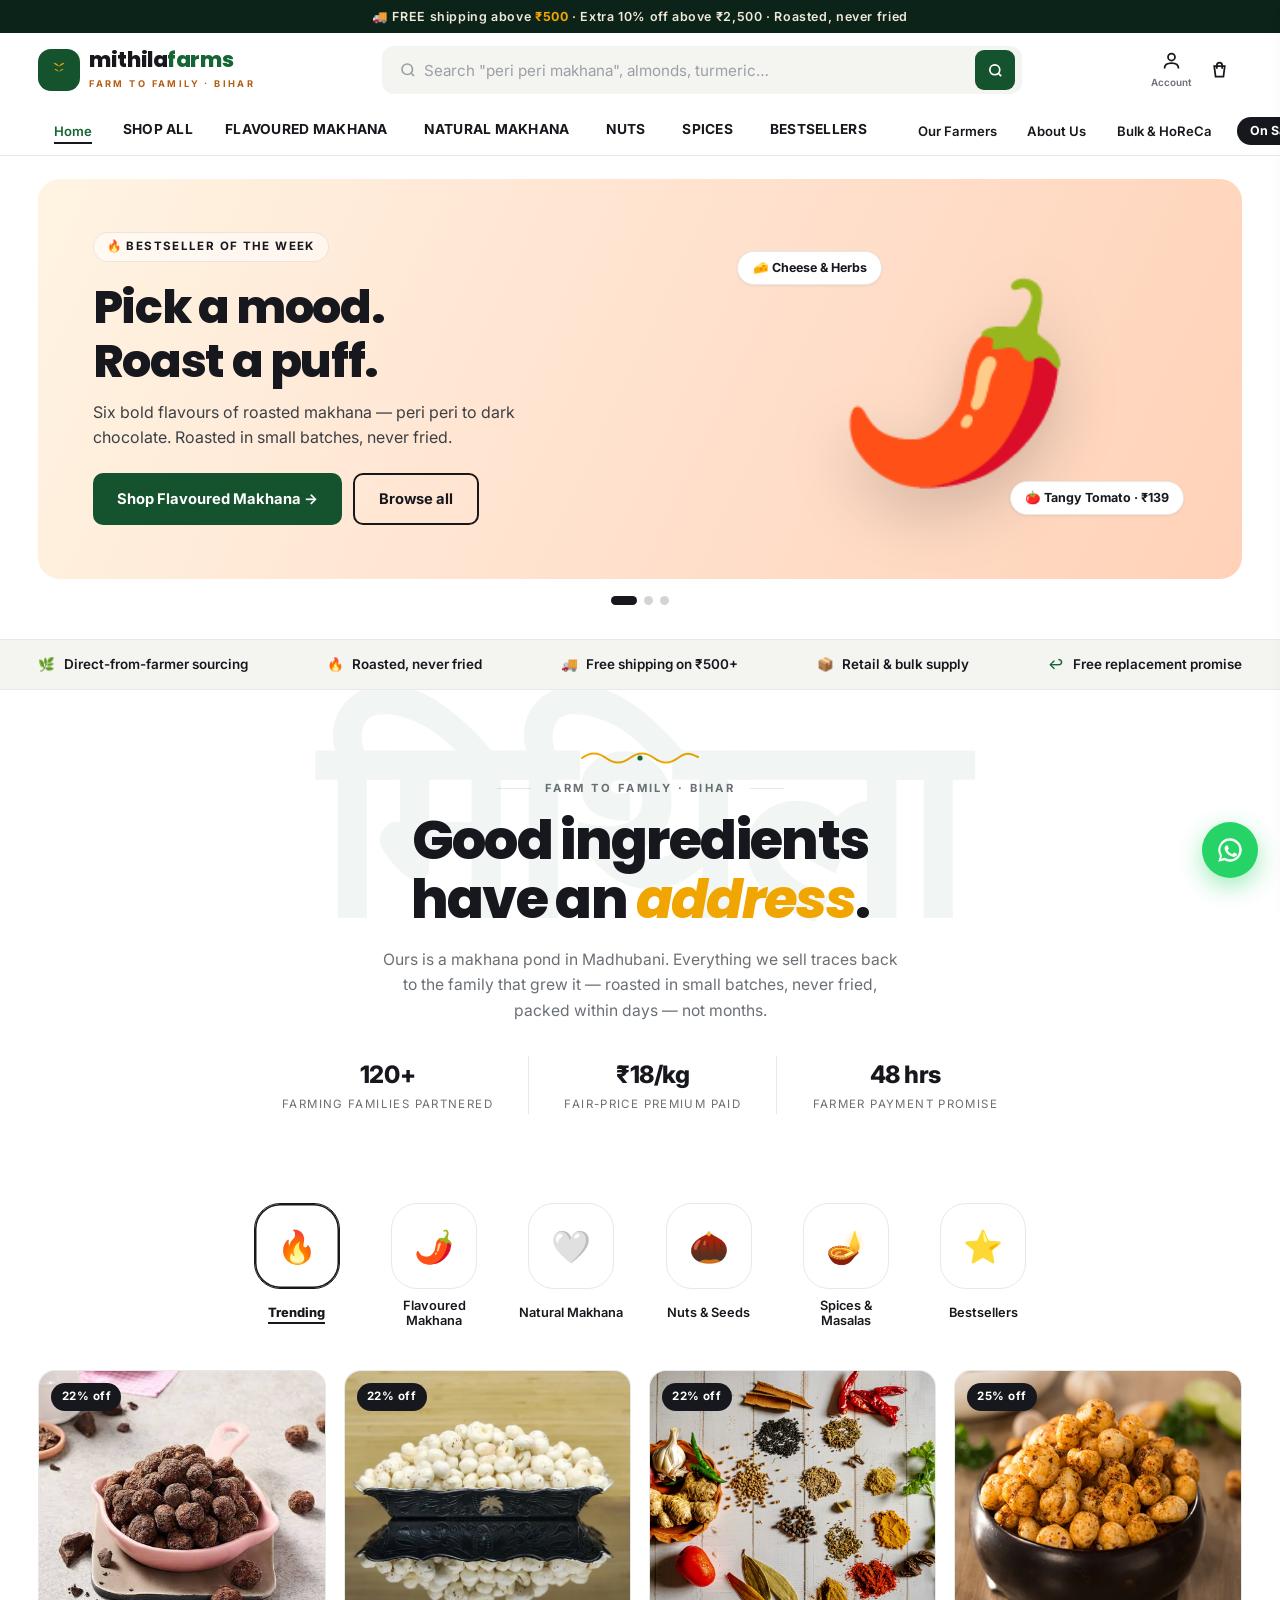
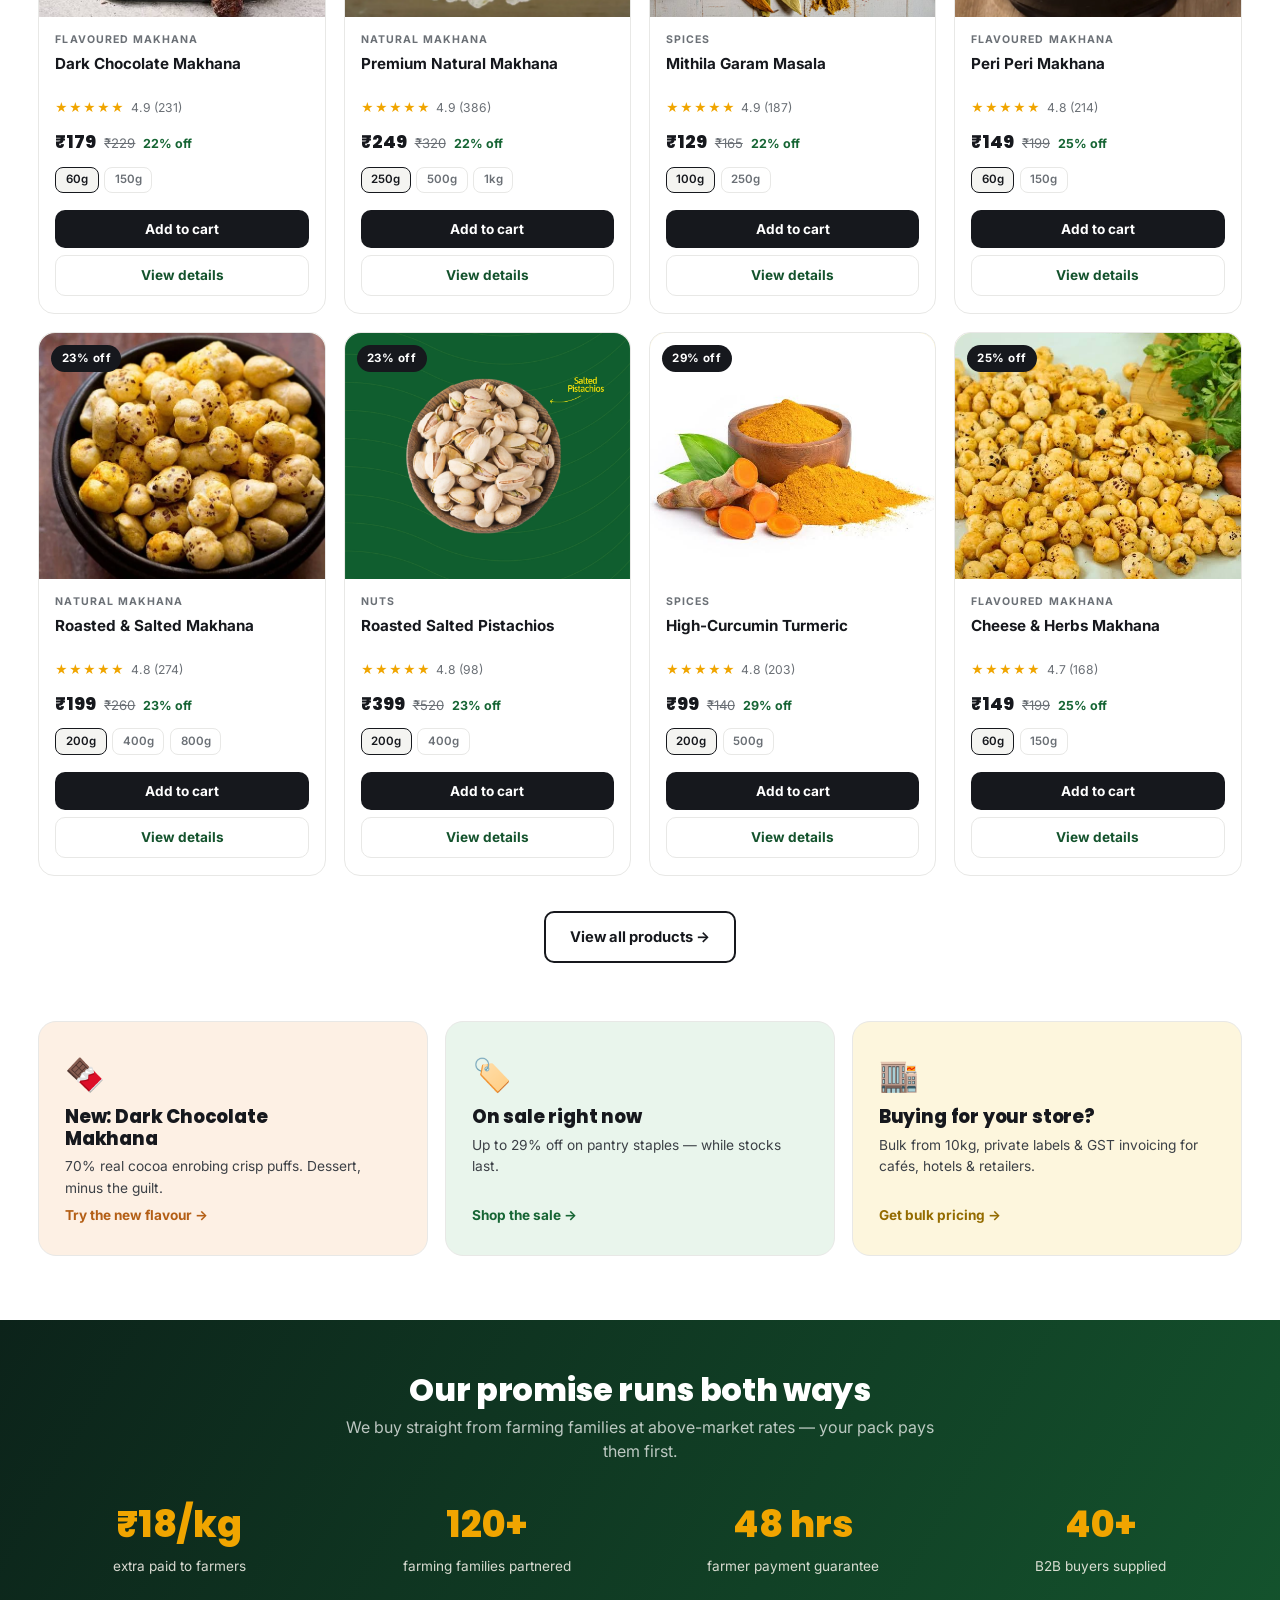
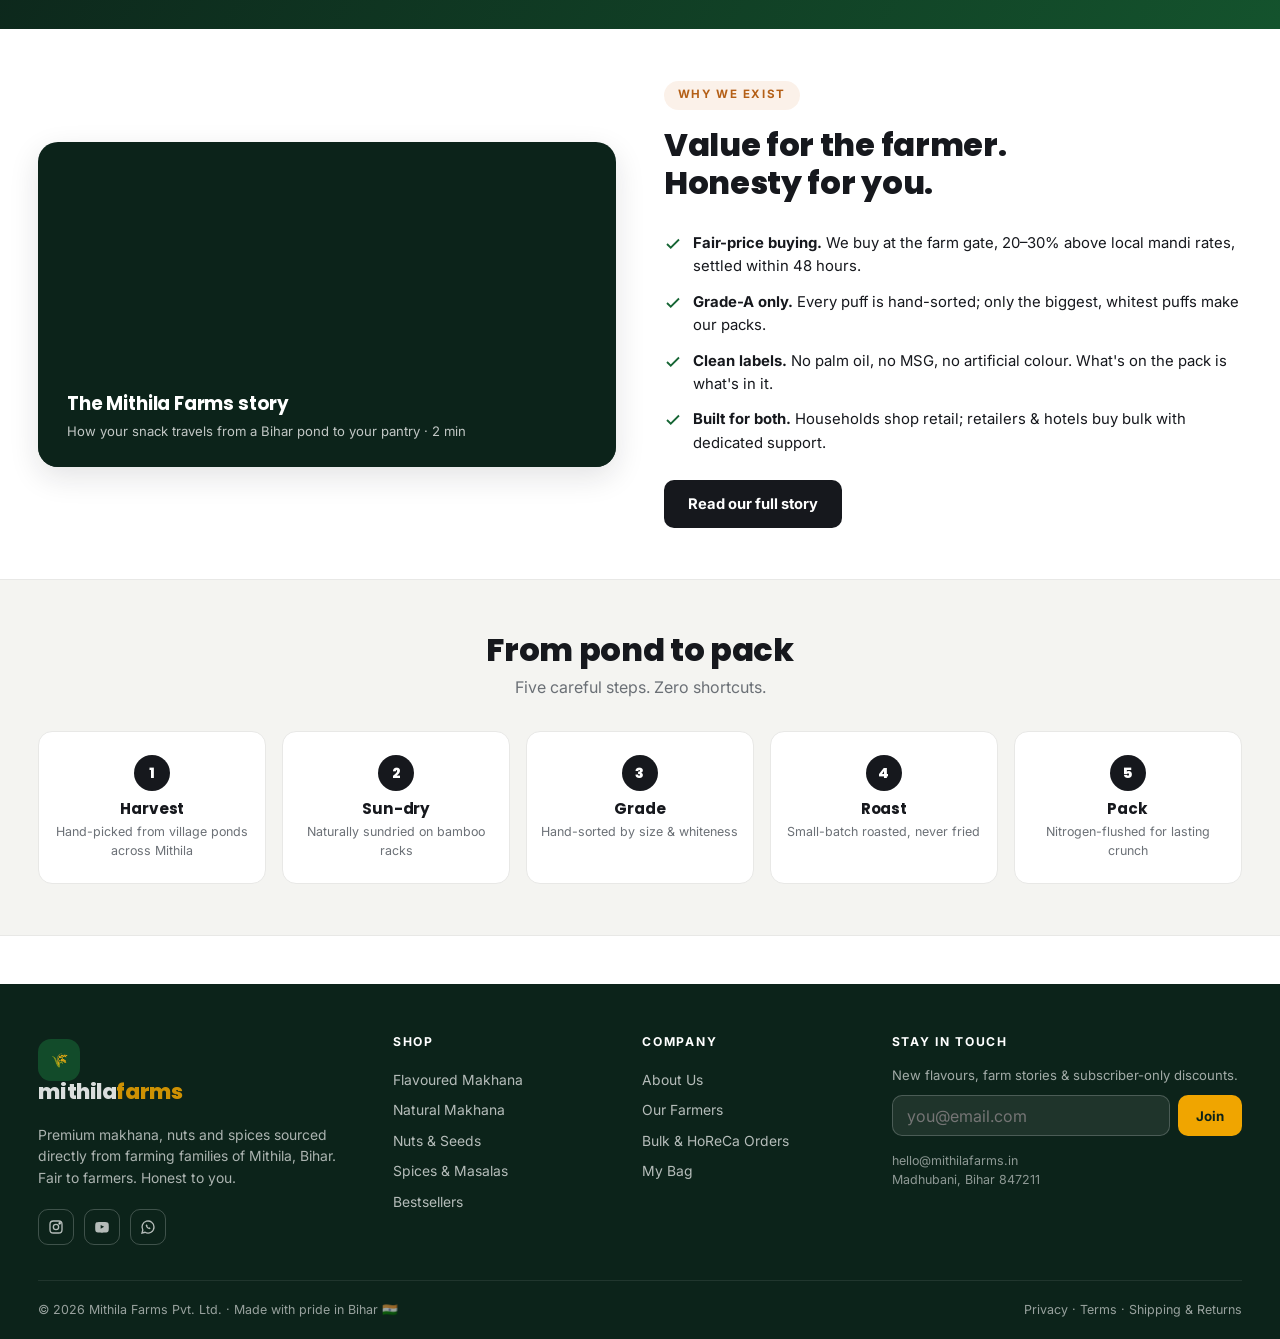
==== commit 2be3093c: "Add files via upload" ====
--- a/index.html
+++ b/index.html
@@ -66,7 +66,7 @@
         </div>
         <div class="slide-art">
           <span class="hero-blob">🌰</span>
-          <span class="float-chip chip-a">⭐ 4.8 avg rating</span>
+          <span class="float-chip chip-a">⭐ 4.7 avg rating</span>
           <span class="float-chip chip-b">🚚 Free shipping ₹500+</span>
         </div>
       </div>
@@ -102,9 +102,9 @@
     <h2>Good ingredients<br/>have an <em>address</em>.</h2>
     <p>Ours is a makhana pond in Madhubani. Everything we sell traces back to the family that grew it &mdash; roasted in small batches, never fried, packed within days &mdash; not months.</p>
     <div class="wb-stats">
-      <div><b>250+</b><span>farming families</span></div>
-      <div><b>0</b><span>fryers on our floor</span></div>
-      <div><b>19k+</b><span>pincodes served</span></div>
+      <div><b>120+</b><span>farming families partnered</span></div>
+      <div><b>₹18/kg</b><span>fair-price premium paid</span></div>
+      <div><b>48 hrs</b><span>farmer payment promise</span></div>
     </div>
   </div>
 </section>
@@ -140,7 +140,7 @@
       <a class="promo-tile pt-2" href="shop.html?sale=1">
         <span class="promo-e">🏷️</span>
         <h3>On sale right now</h3>
-        <p>Up to 25% off on pantry staples — while stocks last.</p>
+        <p>Up to 29% off on pantry staples — while stocks last.</p>
         <span class="promo-link">Shop the sale →</span>
       </a>
       <a class="promo-tile pt-3" href="b2b.html">
--- a/css/style.css
+++ b/css/style.css
@@ -280,6 +280,8 @@
 .card-wish:hover { color: var(--danger); }
 .card-art { font-size: 4rem; filter: drop-shadow(0 12px 14px rgba(0, 0, 0, 0.16)); transition: transform 0.2s ease; }
 .card:hover .card-art { transform: scale(1.08) rotate(-3deg); }
+.card-img { position: absolute; inset: 0; width: 100%; height: 100%; object-fit: cover; transition: transform 0.3s ease; }
+.card:hover .card-img { transform: scale(1.06); }
 .card-body { padding: 0.95rem 1rem 1.1rem; display: flex; flex-direction: column; gap: 0.35rem; flex: 1; }
 .card-cat { font-size: 0.66rem; text-transform: uppercase; letter-spacing: 0.1em; color: var(--muted); font-weight: 700; }
 .card-title {
@@ -396,8 +398,9 @@
 
 /* ---------- PRODUCT DETAIL ---------- */
 .detail-layout { display: grid; grid-template-columns: 1.05fr 1fr; gap: 3rem; padding: 2.6rem 0 3.6rem; align-items: start; }
-.detail-art { border-radius: 22px; aspect-ratio: 1/0.9; display: grid; place-items: center; box-shadow: var(--shadow-sm); border: 1px solid var(--line); }
+.detail-art { position: relative; overflow: hidden; border-radius: 22px; aspect-ratio: 1/0.9; display: grid; place-items: center; box-shadow: var(--shadow-sm); border: 1px solid var(--line); }
 .detail-art .big { font-size: clamp(6rem, 14vw, 11rem); filter: drop-shadow(0 18px 22px rgba(0,0,0,0.2)); }
+.detail-img { position: absolute; inset: 0; width: 100%; height: 100%; object-fit: cover; }
 .detail-info h1 { font-size: clamp(1.5rem, 2.6vw, 2.1rem); font-weight: 800; margin: 0.4rem 0 0.6rem; }
 .claims-row { display: flex; flex-wrap: wrap; gap: 0.45rem; margin: 0.9rem 0 1.2rem; }
 .claim-chip { background: var(--green-100); color: var(--green-800); font-size: 0.74rem; font-weight: 700; padding: 0.3rem 0.75rem; border-radius: 999px; }
@@ -540,7 +543,8 @@
 .cart-drawer-body { flex: 1; overflow-y: auto; padding: 1rem 1.3rem; display: flex; flex-direction: column; gap: 1rem; }
 .cart-empty { text-align: center; color: var(--muted); padding: 3rem 1rem; }
 .cart-line { display: flex; gap: 0.9rem; align-items: center; }
-.cart-line-art { width: 58px; height: 58px; border-radius: 12px; flex-shrink: 0; display: grid; place-items: center; font-size: 1.6rem; }
+.cart-line-art { width: 58px; height: 58px; border-radius: 12px; flex-shrink: 0; display: grid; place-items: center; font-size: 1.6rem; overflow: hidden; }
+.cart-line-art img { width: 100%; height: 100%; object-fit: cover; border-radius: inherit; }
 .cart-line-info { flex: 1; min-width: 0; }
 .cart-line-name { font-weight: 700; font-size: 0.88rem; white-space: nowrap; overflow: hidden; text-overflow: ellipsis; }
 .cart-line-meta { font-size: 0.78rem; color: var(--muted); }
